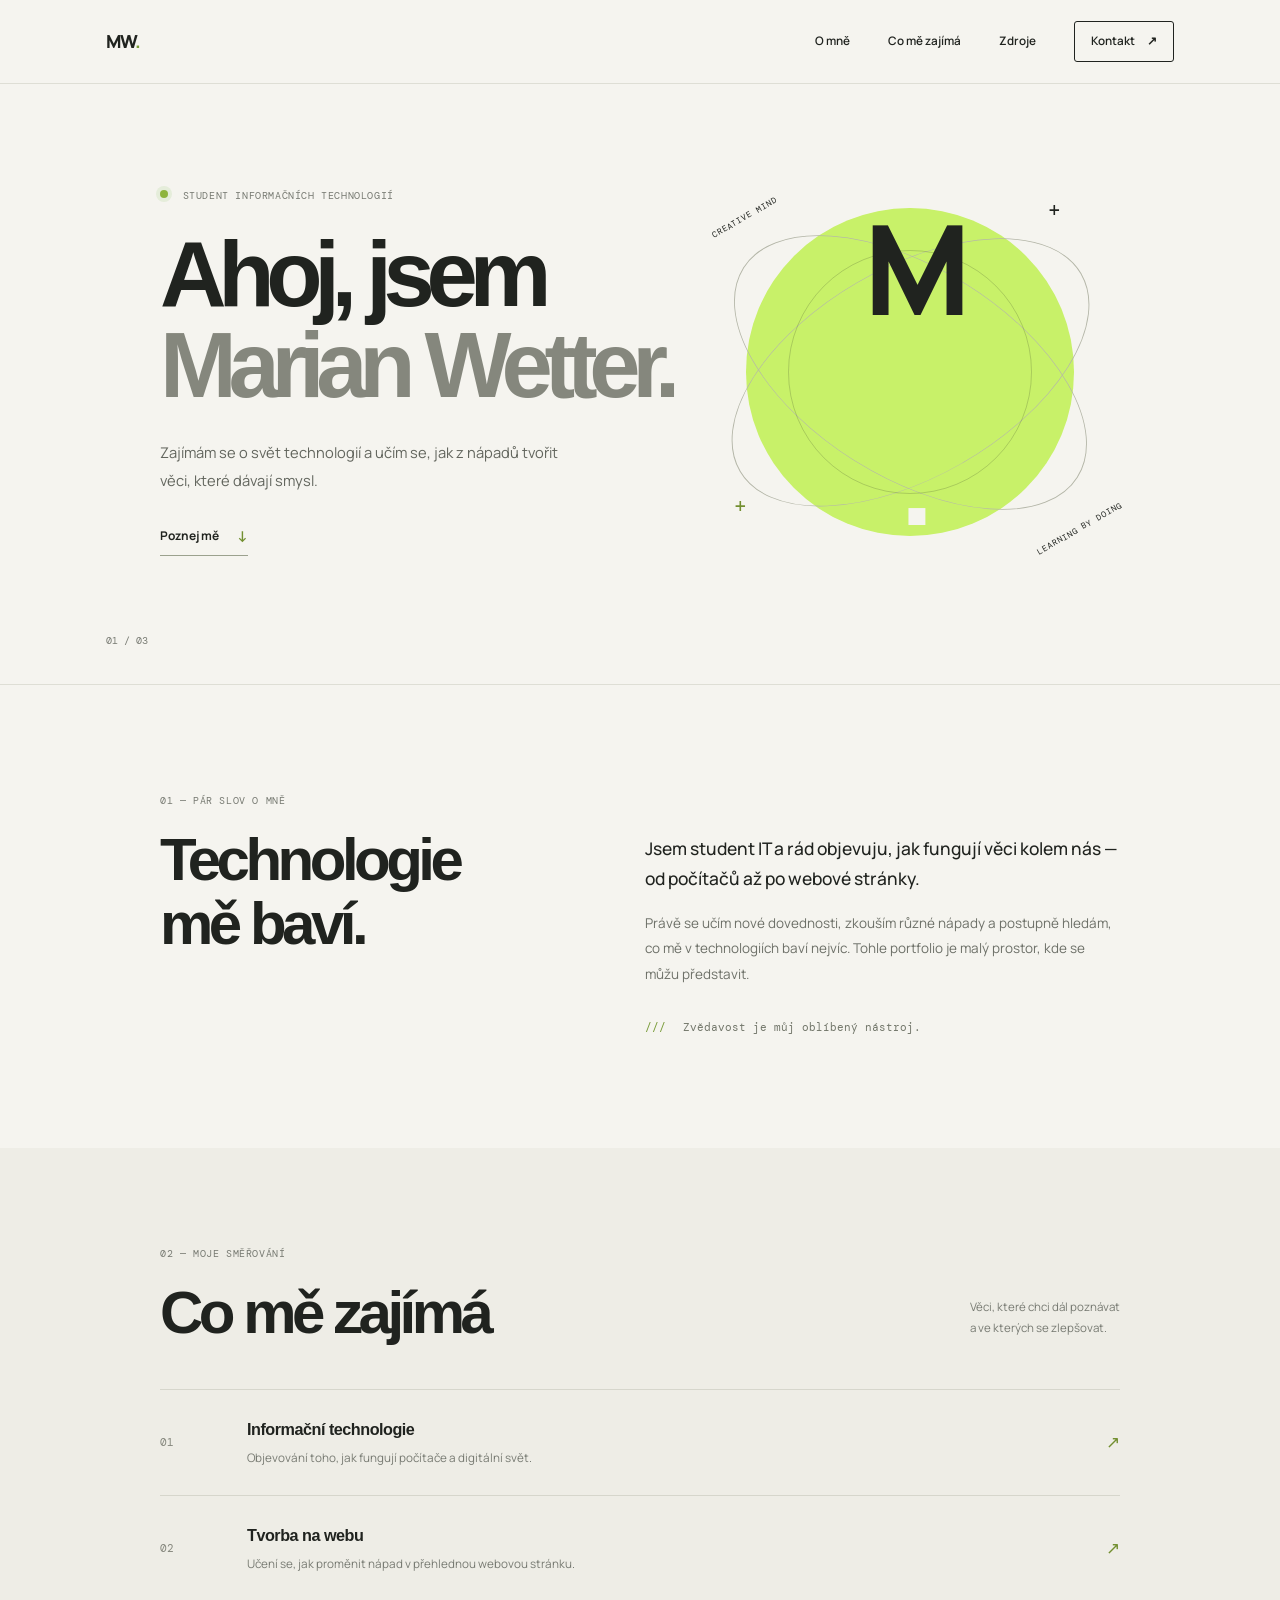
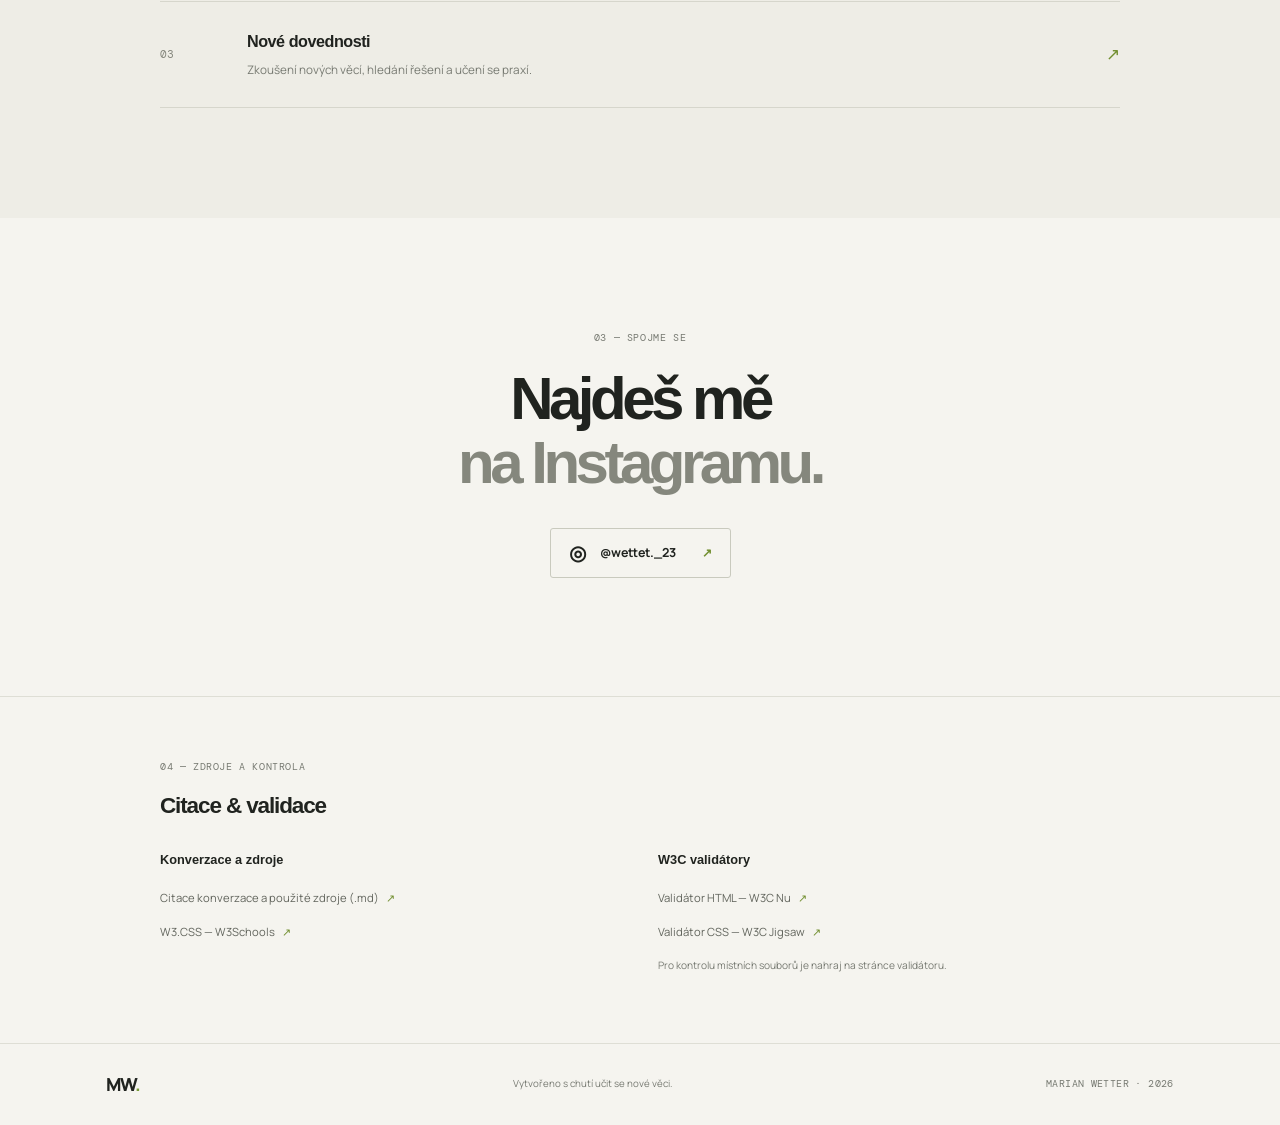
==== index.html @ 76a0e1c4 "veci upraven" ====
<!doctype html>
<html lang="cs">
  <head>
    <meta charset="utf-8">
    <meta name="viewport" content="width=device-width, initial-scale=1">
    <meta
      name="description"
      content="Portfolio Mariana Wettera, studenta IT se zájmem o technologie a tvorbu na webu."
    >
    <meta name="theme-color" content="#f5f4ef">
    <title>Marian Wetter — IT student</title>
    <link rel="preconnect" href="https://fonts.googleapis.com">
    <link rel="preconnect" href="https://fonts.gstatic.com" crossorigin>
    <link
      href="https://fonts.googleapis.com/css2?family=DM+Mono:wght@400;500&family=Manrope:wght@400;500;600;700;800&display=swap"
      rel="stylesheet"
    >
    <link rel="stylesheet" href="https://www.w3schools.com/w3css/4/w3.css">
    <link rel="stylesheet" href="styles.css">
  </head>
  <body>
    <header class="site-header">
      <a class="wordmark" href="#domu" aria-label="Marian Wetter — úvod">MW<span>.</span></a>
      <nav aria-label="Hlavní navigace">
        <a href="#o-mne">O mně</a>
        <a href="#zajem">Co mě zajímá</a>
        <a href="#zdroje">Zdroje</a>
        <a class="nav-contact" href="#kontakt">Kontakt <span aria-hidden="true">↗</span></a>
      </nav>
    </header>

    <main>
      <section class="hero" id="domu" aria-labelledby="hero-title">
        <div class="hero-copy">
          <p class="eyebrow"><span class="status-dot"></span> Student informačních technologií</p>
          <h1 id="hero-title">Ahoj, jsem<br><span>Marian Wetter.</span></h1>
          <p class="hero-intro">
            Zajímám se o svět technologií a učím se, jak z nápadů tvořit věci,
            které dávají smysl.
          </p>
          <a class="text-link" href="#o-mne">Poznej mě <span aria-hidden="true">↓</span></a>
        </div>
        <div class="hero-art" aria-hidden="true">
          <div class="orbit orbit-one"></div>
          <div class="orbit orbit-two"></div>
          <div class="orbit orbit-three"></div>
          <div class="art-center">M<span>.</span></div>
          <span class="art-label label-top">CREATIVE MIND</span>
          <span class="art-label label-bottom">LEARNING BY DOING</span>
          <span class="art-cross cross-one">+</span>
          <span class="art-cross cross-two">+</span>
        </div>
        <span class="hero-index">01 / 03</span>
      </section>

      <section class="about section-shell" id="o-mne" aria-labelledby="about-title">
        <div class="section-heading">
          <p class="eyebrow">01 — Pár slov o mně</p>
          <h2 id="about-title">Technologie<br>mě baví.</h2>
        </div>
        <div class="about-copy">
          <p class="about-lead">
            Jsem student IT a rád objevuju, jak fungují věci kolem nás — od
            počítačů až po webové stránky.
          </p>
          <p>
            Právě se učím nové dovednosti, zkouším různé nápady a postupně
            hledám, co mě v technologiích baví nejvíc. Tohle portfolio je
            malý prostor, kde se můžu představit.
          </p>
          <div class="about-note"><span>///</span> Zvědavost je můj oblíbený nástroj.</div>
        </div>
      </section>

      <section class="interests section-shell" id="zajem" aria-labelledby="interests-title">
        <div class="interests-heading">
          <div>
            <p class="eyebrow">02 — Moje směřování</p>
            <h2 id="interests-title">Co mě zajímá</h2>
          </div>
          <p class="section-aside">Věci, které chci dál poznávat<br>a ve kterých se zlepšovat.</p>
        </div>
        <div class="interest-list">
          <article class="interest-card">
            <span class="interest-number">01</span>
            <div>
              <h3>Informační technologie</h3>
              <p>Objevování toho, jak fungují počítače a digitální svět.</p>
            </div>
            <span class="interest-arrow" aria-hidden="true">↗</span>
          </article>
          <article class="interest-card">
            <span class="interest-number">02</span>
            <div>
              <h3>Tvorba na webu</h3>
              <p>Učení se, jak proměnit nápad v přehlednou webovou stránku.</p>
            </div>
            <span class="interest-arrow" aria-hidden="true">↗</span>
          </article>
          <article class="interest-card">
            <span class="interest-number">03</span>
            <div>
              <h3>Nové dovednosti</h3>
              <p>Zkoušení nových věcí, hledání řešení a učení se praxí.</p>
            </div>
            <span class="interest-arrow" aria-hidden="true">↗</span>
          </article>
        </div>
      </section>

      <section class="contact section-shell w3-center" id="kontakt" aria-labelledby="contact-title">
        <p class="eyebrow">03 — Spojme se</p>
        <h2 id="contact-title">Najdeš mě<br><span>na Instagramu.</span></h2>
        <a
          class="instagram-link w3-button"
          href="https://www.instagram.com/wettet._23/"
          target="_blank"
          rel="noopener noreferrer"
          aria-label="Otevřít Instagram profil wettet._23 v nové kartě"
        >
          <span class="instagram-icon" aria-hidden="true">◎</span>
          <span>@wettet._23</span>
          <span class="external-arrow" aria-hidden="true">↗</span>
        </a>
      </section>

      <section class="sources section-shell" id="zdroje" aria-labelledby="sources-title">
        <p class="eyebrow">04 — Zdroje a kontrola</p>
        <h2 id="sources-title">Citace &amp; validace</h2>
        <div class="source-groups">
          <div class="source-group">
            <h3>Konverzace a zdroje</h3>
            <ul class="source-list">
              <li>
                <a href="citace.md">
                  Citace konverzace a použité zdroje (.md) <span aria-hidden="true">↗</span>
                </a>
              </li>
              <li>
                <a href="https://www.w3schools.com/w3css/" target="_blank" rel="noopener noreferrer">
                  W3.CSS — W3Schools <span aria-hidden="true">↗</span>
                </a>
              </li>
            </ul>
          </div>
          <div class="source-group">
            <h3>W3C validátory</h3>
            <ul class="source-list">
              <li>
                <a href="https://validator.w3.org/nu/" target="_blank" rel="noopener noreferrer">
                  Validátor HTML — W3C Nu <span aria-hidden="true">↗</span>
                </a>
              </li>
              <li>
                <a href="https://jigsaw.w3.org/css-validator/" target="_blank" rel="noopener noreferrer">
                  Validátor CSS — W3C Jigsaw <span aria-hidden="true">↗</span>
                </a>
              </li>
            </ul>
            <p class="validator-note">Pro kontrolu místních souborů je nahraj na stránce validátoru.</p>
          </div>
        </div>
      </section>
    </main>

    <footer class="site-footer">
      <a class="wordmark" href="#domu" aria-label="Zpět na začátek">MW<span>.</span></a>
      <p>Vytvořeno s chutí učit se nové věci.</p>
      <span class="footer-year">MARIAN WETTER · 2026</span>
    </footer>
  </body>
</html>
---- styles.css ----
:root {
  color-scheme: light;
  --paper: #f5f4ef;
  --ink: #20231f;
  --muted: #777a72;
  --line: #deded5;
  --accent: #c8f169;
  --mono: "DM Mono", monospace;
  --sans: "Manrope", sans-serif;
}

* {
  box-sizing: border-box;
}

html {
  scroll-behavior: smooth;
}

body {
  margin: 0;
  background: var(--paper);
  color: var(--ink);
  font-family: var(--sans);
  -webkit-font-smoothing: antialiased;
}

a {
  color: inherit;
  text-decoration: none;
}

a:focus-visible {
  outline: 2px solid #728f30;
  outline-offset: 5px;
}

.site-header,
.site-footer {
  display: flex;
  align-items: center;
  justify-content: space-between;
  padding: 0 8.3%;
}

.site-header {
  height: 84px;
  border-bottom: 1px solid var(--line);
}

.wordmark {
  font-size: 1.2rem;
  font-weight: 800;
  letter-spacing: -0.09em;
}

.wordmark span,
.art-center span {
  color: #789b37;
}

.site-header nav {
  display: flex;
  align-items: center;
  gap: 38px;
  font-size: 0.78rem;
  font-weight: 600;
}

.site-header nav a:not(.nav-contact) {
  transition: color 160ms ease;
}

.site-header nav a:not(.nav-contact):hover {
  color: #728f30;
}

.nav-contact {
  padding: 11px 16px;
  border: 1px solid var(--ink);
  border-radius: 3px;
}

.nav-contact span {
  margin-left: 10px;
}

.hero {
  position: relative;
  display: grid;
  min-height: 600px;
  grid-template-columns: 1.1fr 0.9fr;
  align-items: center;
  padding: 58px 12.5% 82px;
  overflow: hidden;
}

.hero-copy {
  z-index: 1;
}

.eyebrow {
  margin: 0 0 26px;
  color: var(--muted);
  font-family: var(--mono);
  font-size: 0.67rem;
  letter-spacing: 0.06em;
  text-transform: uppercase;
}

.status-dot {
  display: inline-block;
  width: 8px;
  height: 8px;
  margin: 0 8px 1px 0;
  border-radius: 50%;
  background: #8eb43d;
  box-shadow: 0 0 0 4px #e5edda;
}

.hero h1 {
  margin: 0;
  font-size: clamp(3.5rem, 7.2vw, 6.5rem);
  font-weight: 600;
  letter-spacing: -0.09em;
  line-height: 0.99;
}

.hero h1 span {
  color: #85877d;
}

.hero-intro {
  max-width: 420px;
  margin: 28px 0 30px;
  color: #62655d;
  font-size: 0.98rem;
  line-height: 1.85;
}

.text-link {
  display: inline-flex;
  align-items: center;
  gap: 18px;
  padding-bottom: 8px;
  border-bottom: 1px solid #9ba18e;
  font-size: 0.8rem;
  font-weight: 700;
}

.text-link span {
  color: #728f30;
  font-size: 1rem;
}

.hero-art {
  position: relative;
  width: min(100%, 420px);
  aspect-ratio: 1;
  justify-self: end;
}

.hero-art::before {
  position: absolute;
  inset: 11%;
  border-radius: 50%;
  background: var(--accent);
  content: "";
}

.orbit {
  position: absolute;
  z-index: 1;
  inset: 3%;
  border: 1px solid #b5b7a9;
  border-radius: 50%;
  transform: rotate(-30deg) scaleY(0.53);
}

.orbit-two {
  transform: rotate(32deg) scaleY(0.53);
}

.orbit-three {
  inset: 21%;
  border-color: rgb(32 35 31 / 18%);
  transform: rotate(0deg) scaleY(1);
}

.art-center {
  position: absolute;
  z-index: 2;
  inset: 0;
  display: grid;
  place-items: center;
  font-size: clamp(5rem, 11vw, 8.3rem);
  font-weight: 800;
  letter-spacing: -0.12em;
}

.art-center span {
  color: #f5f4ef;
}

.art-label,
.art-cross {
  position: absolute;
  z-index: 2;
  font-family: var(--mono);
}

.art-label {
  font-size: 0.55rem;
  letter-spacing: 0.08em;
}

.label-top {
  top: 12%;
  left: 2%;
  transform: rotate(-30deg);
}

.label-bottom {
  right: -2%;
  bottom: 11%;
  transform: rotate(-30deg);
}

.art-cross {
  font-size: 1.4rem;
}

.cross-one {
  top: 8%;
  right: 14%;
}

.cross-two {
  bottom: 14%;
  left: 8%;
  color: #728f30;
}

.hero-index {
  position: absolute;
  bottom: 35px;
  left: 8.3%;
  color: var(--muted);
  font-family: var(--mono);
  font-size: 0.65rem;
}

.section-shell {
  padding-right: 12.5%;
  padding-left: 12.5%;
}

.about {
  display: grid;
  grid-template-columns: 0.9fr 1.1fr;
  gap: 10%;
  padding-top: 108px;
  padding-bottom: 112px;
  border-top: 1px solid var(--line);
}

.section-heading .eyebrow,
.interests-heading .eyebrow {
  margin-bottom: 20px;
}

.section-heading h2,
.interests h2,
.contact h2 {
  margin: 0;
  font-size: clamp(2.5rem, 5vw, 4rem);
  font-weight: 600;
  letter-spacing: -0.075em;
  line-height: 1.06;
}

.about-copy {
  padding-top: 41px;
}

.about-copy p {
  max-width: 510px;
  color: #6d7068;
  font-size: 0.9rem;
  line-height: 1.9;
}

.about-copy .about-lead {
  margin-top: 0;
  color: var(--ink);
  font-size: 1.16rem;
  font-weight: 500;
  line-height: 1.7;
}

.about-note {
  margin-top: 33px;
  color: #72766a;
  font-family: var(--mono);
  font-size: 0.7rem;
}

.about-note span {
  margin-right: 10px;
  color: #789b37;
}

.interests {
  padding-top: 98px;
  padding-bottom: 110px;
  background: #eeede6;
}

.interests-heading {
  display: flex;
  align-items: end;
  justify-content: space-between;
  margin-bottom: 44px;
}

.section-aside {
  margin: 0 0 6px;
  color: var(--muted);
  font-size: 0.77rem;
  line-height: 1.8;
}

.interest-card {
  display: grid;
  grid-template-columns: 65px 1fr 30px;
  align-items: center;
  gap: 22px;
  padding: 27px 0;
  border-top: 1px solid #d6d6cc;
}

.interest-card:last-child {
  border-bottom: 1px solid #d6d6cc;
}

.interest-number {
  color: #85877d;
  font-family: var(--mono);
  font-size: 0.7rem;
}

.interest-card h3 {
  margin: 0;
  font-size: 1.08rem;
  font-weight: 600;
  letter-spacing: -0.03em;
}

.interest-card p {
  margin: 8px 0 0;
  color: #777a72;
  font-size: 0.78rem;
  line-height: 1.6;
}

.interest-arrow {
  justify-self: end;
  color: #728f30;
  font-size: 1.1rem;
}

.contact {
  padding-top: 112px;
  padding-bottom: 118px;
}

.contact .eyebrow {
  margin-bottom: 22px;
}

.contact h2 span {
  color: #85877d;
}

.instagram-link {
  display: inline-flex;
  align-items: center;
  gap: 14px;
  margin-top: 34px;
  padding: 14px 18px;
  border: 1px solid #c9cabe;
  border-radius: 3px;
  font-size: 0.83rem;
  font-weight: 700;
  transition: background 160ms ease, border-color 160ms ease;
}

.instagram-link:hover {
  border-color: var(--accent);
  background: var(--accent);
}

.instagram-icon {
  font-size: 1.3rem;
  line-height: 1;
}

.external-arrow {
  margin-left: 12px;
  color: #728f30;
}

.sources {
  padding-top: 62px;
  padding-bottom: 70px;
  border-top: 1px solid var(--line);
}

.sources .eyebrow {
  margin-bottom: 15px;
}

.sources h2 {
  margin: 0;
  font-size: 1.5rem;
  font-weight: 600;
  letter-spacing: -0.05em;
}

.source-groups {
  display: grid;
  grid-template-columns: 1fr 1fr;
  gap: 36px;
  margin-top: 28px;
}

.source-group h3 {
  margin: 0;
  font-size: 0.85rem;
  font-weight: 700;
}

.source-list {
  display: flex;
  flex-direction: column;
  align-items: flex-start;
  gap: 12px;
  margin: 16px 0 0;
  padding: 0;
  list-style: none;
}

.source-list a {
  color: #62655d;
  font-size: 0.75rem;
}

.source-list a:hover {
  color: #728f30;
}

.source-list a span {
  margin-left: 5px;
  color: #728f30;
}

.validator-note {
  margin: 14px 0 0;
  color: var(--muted);
  font-size: 0.68rem;
  line-height: 1.6;
}

.site-footer {
  min-height: 82px;
  border-top: 1px solid var(--line);
}

.site-footer p,
.footer-year {
  color: var(--muted);
  font-size: 0.65rem;
}

.footer-year {
  font-family: var(--mono);
  letter-spacing: 0.04em;
}

@media (max-width: 760px) {
  .site-header,
  .site-footer {
    padding-right: 6%;
    padding-left: 6%;
  }

  .site-header {
    height: 72px;
  }

  .site-header nav {
    gap: 18px;
    font-size: 0.7rem;
  }

  .nav-contact {
    padding: 9px 11px;
  }

  .hero {
    min-height: 0;
    grid-template-columns: 1fr;
    padding: 82px 8% 70px;
  }

  .hero h1 {
    font-size: clamp(3.6rem, 13vw, 5.5rem);
  }

  .hero-art {
    width: min(76%, 340px);
    margin: 44px auto 0;
    justify-self: center;
  }

  .hero-index {
    bottom: 25px;
    left: 8%;
  }

  .section-shell {
    padding-right: 8%;
    padding-left: 8%;
  }

  .about {
    grid-template-columns: 1fr;
    gap: 22px;
    padding-top: 75px;
    padding-bottom: 78px;
  }

  .about-copy {
    padding-top: 0;
  }

  .interests {
    padding-top: 76px;
    padding-bottom: 82px;
  }

  .contact {
    padding-top: 82px;
    padding-bottom: 86px;
  }

  .sources {
    padding-top: 52px;
    padding-bottom: 58px;
  }

  .source-groups {
    grid-template-columns: 1fr;
    gap: 28px;
  }
}

@media (max-width: 480px) {
  .site-header nav {
    gap: 13px;
  }

  .site-header nav a:nth-child(2) {
    display: none;
  }

  .hero {
    padding-top: 70px;
  }

  .hero-intro {
    font-size: 0.9rem;
  }

  .interests-heading {
    display: block;
  }

  .section-aside {
    margin-top: 18px;
  }

  .interest-card {
    grid-template-columns: 34px 1fr 18px;
    gap: 12px;
    padding: 22px 0;
  }

  .interest-card h3 {
    font-size: 0.98rem;
  }

  .site-footer {
    min-height: 74px;
  }

  .site-footer p {
    display: none;
  }
}

@media (prefers-reduced-motion: reduce) {
  html {
    scroll-behavior: auto;
  }

  *,
  *::before,
  *::after {
    transition-duration: 0.01ms !important;
  }
}
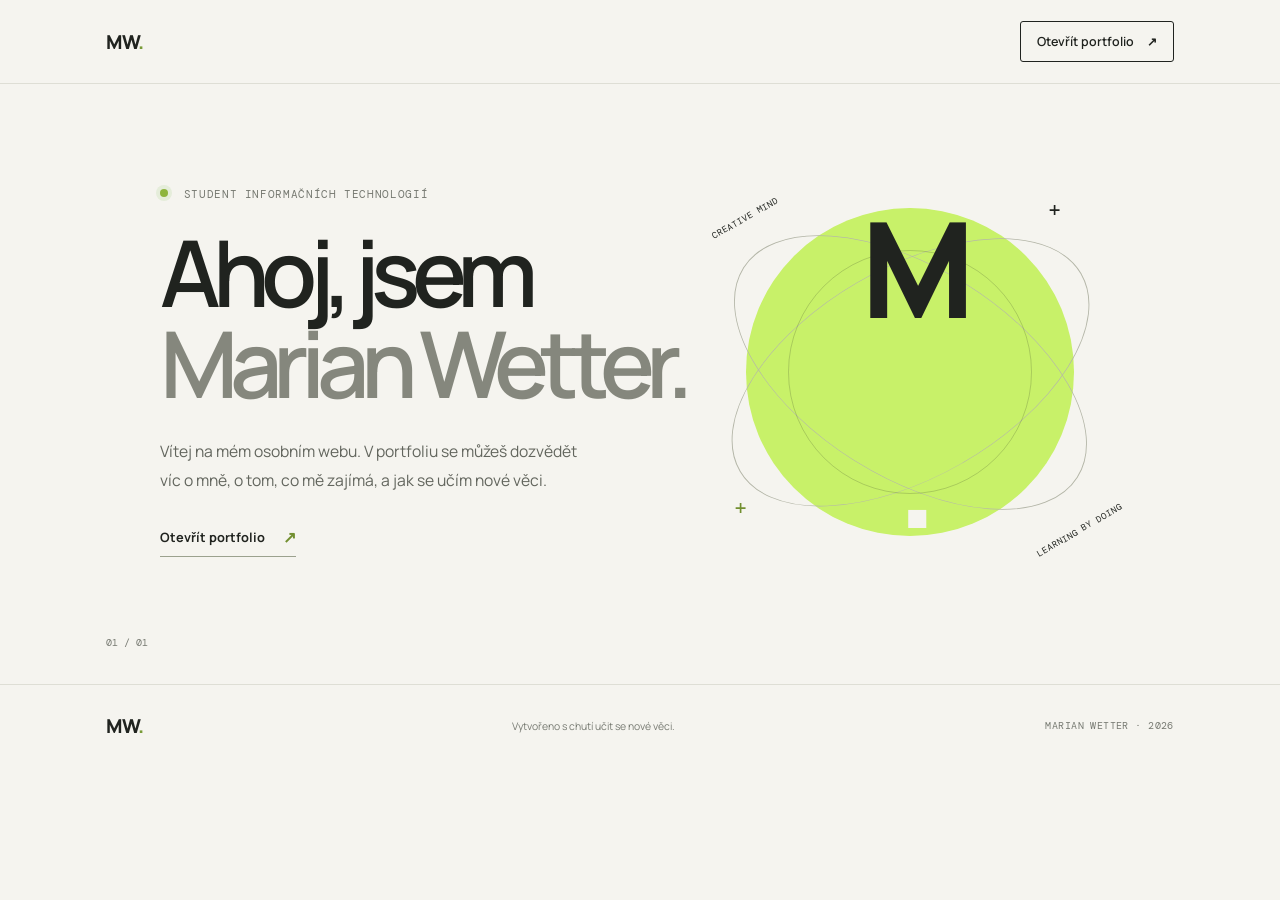
==== commit 944e6341: "Add homepage link to portfolio Co-authored-by: Copilot <223556219+Copilot@users.noreply.github.com>" ====
--- a/index.html
+++ b/index.html
@@ -5,27 +5,23 @@
     <meta name="viewport" content="width=device-width, initial-scale=1">
     <meta
       name="description"
-      content="Portfolio Mariana Wettera, studenta IT se zájmem o technologie a tvorbu na webu."
+      content="Osobní web Mariana Wettera. Otevřete si jeho portfolio studenta IT."
     >
     <meta name="theme-color" content="#f5f4ef">
-    <title>Marian Wetter — IT student</title>
+    <title>Marian Wetter — osobní web</title>
     <link rel="preconnect" href="https://fonts.googleapis.com">
     <link rel="preconnect" href="https://fonts.gstatic.com" crossorigin>
     <link
       href="https://fonts.googleapis.com/css2?family=DM+Mono:wght@400;500&family=Manrope:wght@400;500;600;700;800&display=swap"
       rel="stylesheet"
     >
-    <link rel="stylesheet" href="https://www.w3schools.com/w3css/4/w3.css">
     <link rel="stylesheet" href="styles.css">
   </head>
   <body>
     <header class="site-header">
       <a class="wordmark" href="#domu" aria-label="Marian Wetter — úvod">MW<span>.</span></a>
       <nav aria-label="Hlavní navigace">
-        <a href="#o-mne">O mně</a>
-        <a href="#zajem">Co mě zajímá</a>
-        <a href="#zdroje">Zdroje</a>
-        <a class="nav-contact" href="#kontakt">Kontakt <span aria-hidden="true">↗</span></a>
+        <a class="nav-contact" href="portfolio.html">Otevřít portfolio <span aria-hidden="true">↗</span></a>
       </nav>
     </header>
 
@@ -35,10 +31,12 @@
           <p class="eyebrow"><span class="status-dot"></span> Student informačních technologií</p>
           <h1 id="hero-title">Ahoj, jsem<br><span>Marian Wetter.</span></h1>
           <p class="hero-intro">
-            Zajímám se o svět technologií a učím se, jak z nápadů tvořit věci,
-            které dávají smysl.
+            Vítej na mém osobním webu. V portfoliu se můžeš dozvědět víc o mně,
+            o tom, co mě zajímá, a jak se učím nové věci.
           </p>
-          <a class="text-link" href="#o-mne">Poznej mě <span aria-hidden="true">↓</span></a>
+          <a class="text-link" href="portfolio.html">
+            Otevřít portfolio <span aria-hidden="true">↗</span>
+          </a>
         </div>
         <div class="hero-art" aria-hidden="true">
           <div class="orbit orbit-one"></div>
@@ -50,116 +48,7 @@
           <span class="art-cross cross-one">+</span>
           <span class="art-cross cross-two">+</span>
         </div>
-        <span class="hero-index">01 / 03</span>
-      </section>
-
-      <section class="about section-shell" id="o-mne" aria-labelledby="about-title">
-        <div class="section-heading">
-          <p class="eyebrow">01 — Pár slov o mně</p>
-          <h2 id="about-title">Technologie<br>mě baví.</h2>
-        </div>
-        <div class="about-copy">
-          <p class="about-lead">
-            Jsem student IT a rád objevuju, jak fungují věci kolem nás — od
-            počítačů až po webové stránky.
-          </p>
-          <p>
-            Právě se učím nové dovednosti, zkouším různé nápady a postupně
-            hledám, co mě v technologiích baví nejvíc. Tohle portfolio je
-            malý prostor, kde se můžu představit.
-          </p>
-          <div class="about-note"><span>///</span> Zvědavost je můj oblíbený nástroj.</div>
-        </div>
-      </section>
-
-      <section class="interests section-shell" id="zajem" aria-labelledby="interests-title">
-        <div class="interests-heading">
-          <div>
-            <p class="eyebrow">02 — Moje směřování</p>
-            <h2 id="interests-title">Co mě zajímá</h2>
-          </div>
-          <p class="section-aside">Věci, které chci dál poznávat<br>a ve kterých se zlepšovat.</p>
-        </div>
-        <div class="interest-list">
-          <article class="interest-card">
-            <span class="interest-number">01</span>
-            <div>
-              <h3>Informační technologie</h3>
-              <p>Objevování toho, jak fungují počítače a digitální svět.</p>
-            </div>
-            <span class="interest-arrow" aria-hidden="true">↗</span>
-          </article>
-          <article class="interest-card">
-            <span class="interest-number">02</span>
-            <div>
-              <h3>Tvorba na webu</h3>
-              <p>Učení se, jak proměnit nápad v přehlednou webovou stránku.</p>
-            </div>
-            <span class="interest-arrow" aria-hidden="true">↗</span>
-          </article>
-          <article class="interest-card">
-            <span class="interest-number">03</span>
-            <div>
-              <h3>Nové dovednosti</h3>
-              <p>Zkoušení nových věcí, hledání řešení a učení se praxí.</p>
-            </div>
-            <span class="interest-arrow" aria-hidden="true">↗</span>
-          </article>
-        </div>
-      </section>
-
-      <section class="contact section-shell w3-center" id="kontakt" aria-labelledby="contact-title">
-        <p class="eyebrow">03 — Spojme se</p>
-        <h2 id="contact-title">Najdeš mě<br><span>na Instagramu.</span></h2>
-        <a
-          class="instagram-link w3-button"
-          href="https://www.instagram.com/wettet._23/"
-          target="_blank"
-          rel="noopener noreferrer"
-          aria-label="Otevřít Instagram profil wettet._23 v nové kartě"
-        >
-          <span class="instagram-icon" aria-hidden="true">◎</span>
-          <span>@wettet._23</span>
-          <span class="external-arrow" aria-hidden="true">↗</span>
-        </a>
-      </section>
-
-      <section class="sources section-shell" id="zdroje" aria-labelledby="sources-title">
-        <p class="eyebrow">04 — Zdroje a kontrola</p>
-        <h2 id="sources-title">Citace &amp; validace</h2>
-        <div class="source-groups">
-          <div class="source-group">
-            <h3>Konverzace a zdroje</h3>
-            <ul class="source-list">
-              <li>
-                <a href="citace.md">
-                  Citace konverzace a použité zdroje (.md) <span aria-hidden="true">↗</span>
-                </a>
-              </li>
-              <li>
-                <a href="https://www.w3schools.com/w3css/" target="_blank" rel="noopener noreferrer">
-                  W3.CSS — W3Schools <span aria-hidden="true">↗</span>
-                </a>
-              </li>
-            </ul>
-          </div>
-          <div class="source-group">
-            <h3>W3C validátory</h3>
-            <ul class="source-list">
-              <li>
-                <a href="https://validator.w3.org/nu/" target="_blank" rel="noopener noreferrer">
-                  Validátor HTML — W3C Nu <span aria-hidden="true">↗</span>
-                </a>
-              </li>
-              <li>
-                <a href="https://jigsaw.w3.org/css-validator/" target="_blank" rel="noopener noreferrer">
-                  Validátor CSS — W3C Jigsaw <span aria-hidden="true">↗</span>
-                </a>
-              </li>
-            </ul>
-            <p class="validator-note">Pro kontrolu místních souborů je nahraj na stránce validátoru.</p>
-          </div>
-        </div>
+        <span class="hero-index">01 / 01</span>
       </section>
     </main>
 
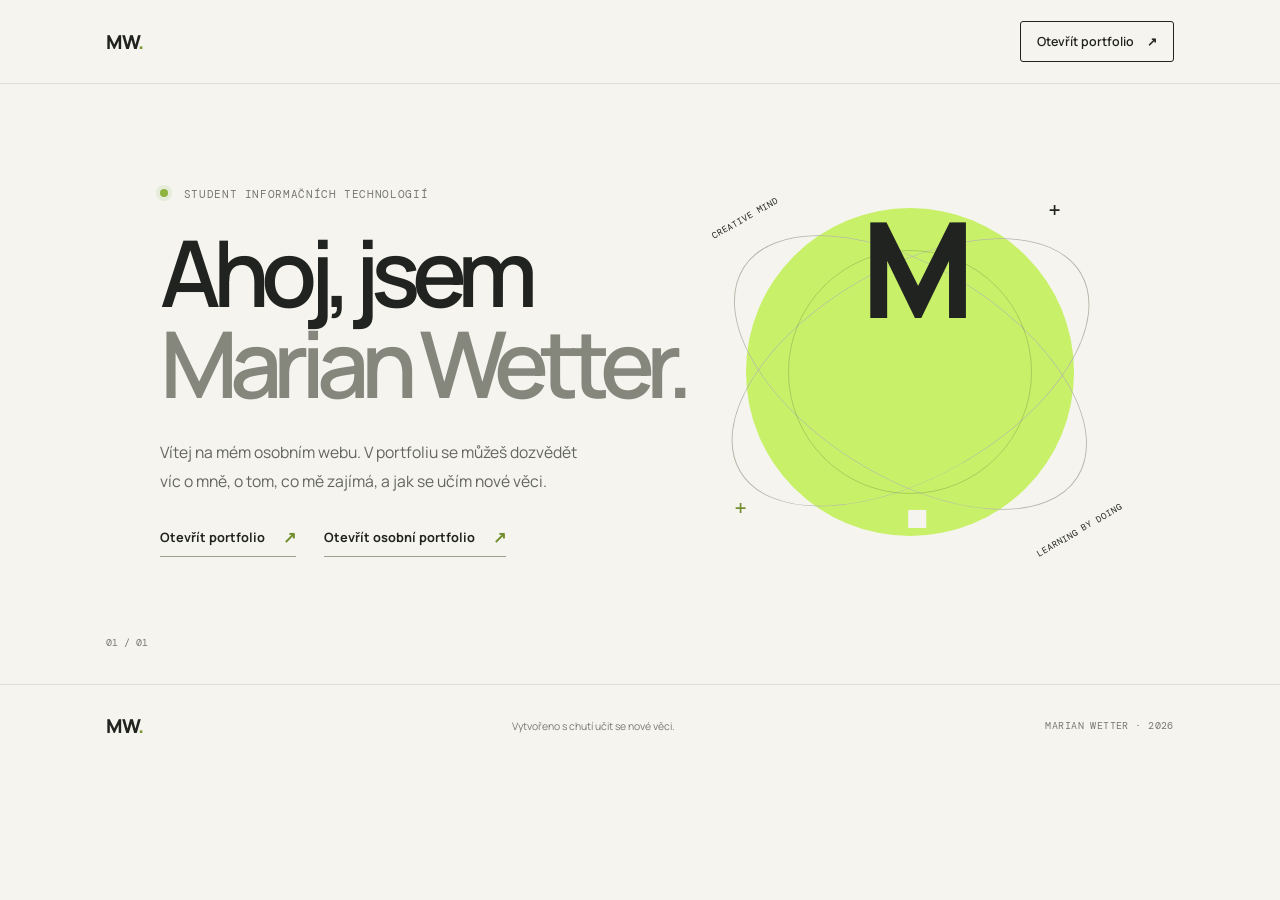
==== commit e62cac4f: "Add link to personal portfolio page Co-authored-by: Copilot <223556219+Copilot@users.noreply.github." ====
--- a/index.html
+++ b/index.html
@@ -34,9 +34,14 @@
             Vítej na mém osobním webu. V portfoliu se můžeš dozvědět víc o mně,
             o tom, co mě zajímá, a jak se učím nové věci.
           </p>
-          <a class="text-link" href="portfolio.html">
-            Otevřít portfolio <span aria-hidden="true">↗</span>
-          </a>
+          <div class="hero-actions">
+            <a class="text-link" href="portfolio.html">
+              Otevřít portfolio <span aria-hidden="true">↗</span>
+            </a>
+            <a class="text-link" href="osobnipf.html">
+              Otevřít osobní portfolio <span aria-hidden="true">↗</span>
+            </a>
+          </div>
         </div>
         <div class="hero-art" aria-hidden="true">
           <div class="orbit orbit-one"></div>
--- a/styles.css
+++ b/styles.css
@@ -146,6 +146,12 @@
   border-bottom: 1px solid #9ba18e;
   font-size: 0.8rem;
   font-weight: 700;
+}
+
+.hero-actions {
+  display: flex;
+  flex-wrap: wrap;
+  gap: 18px 28px;
 }
 
 .text-link span {
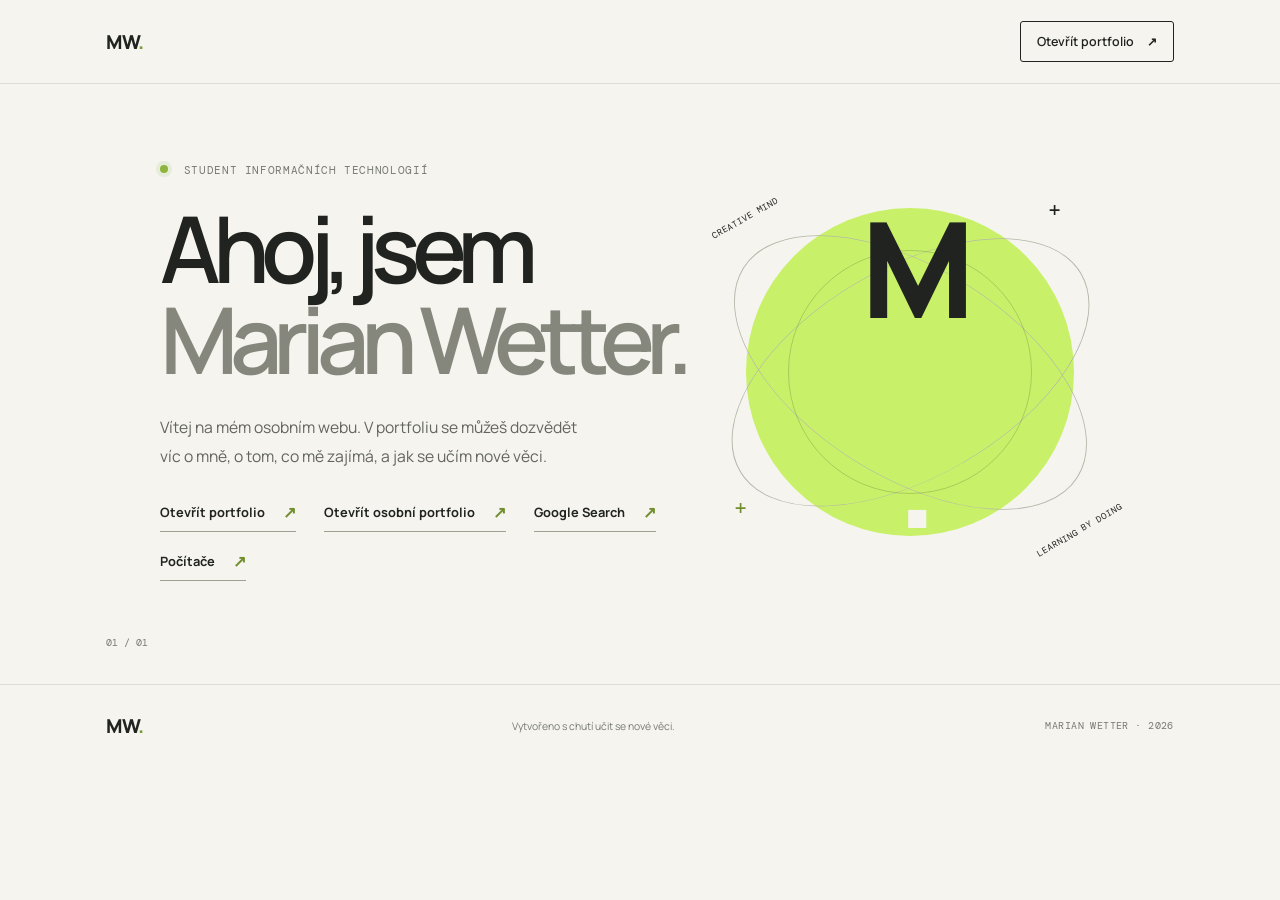
==== commit e3333f56: "Add Google Search link and PC page Co-authored-by: Copilot <223556219+Copilot@users.noreply.github.c" ====
--- a/index.html
+++ b/index.html
@@ -41,6 +41,17 @@
             <a class="text-link" href="osobnipf.html">
               Otevřít osobní portfolio <span aria-hidden="true">↗</span>
             </a>
+            <a
+              class="text-link"
+              href="https://wettermaros-hub.github.io/googleserch/"
+              target="_blank"
+              rel="noopener noreferrer"
+            >
+              Google Search <span aria-hidden="true">↗</span>
+            </a>
+            <a class="text-link" href="pc.html">
+              Počítače <span aria-hidden="true">↗</span>
+            </a>
           </div>
         </div>
         <div class="hero-art" aria-hidden="true">
